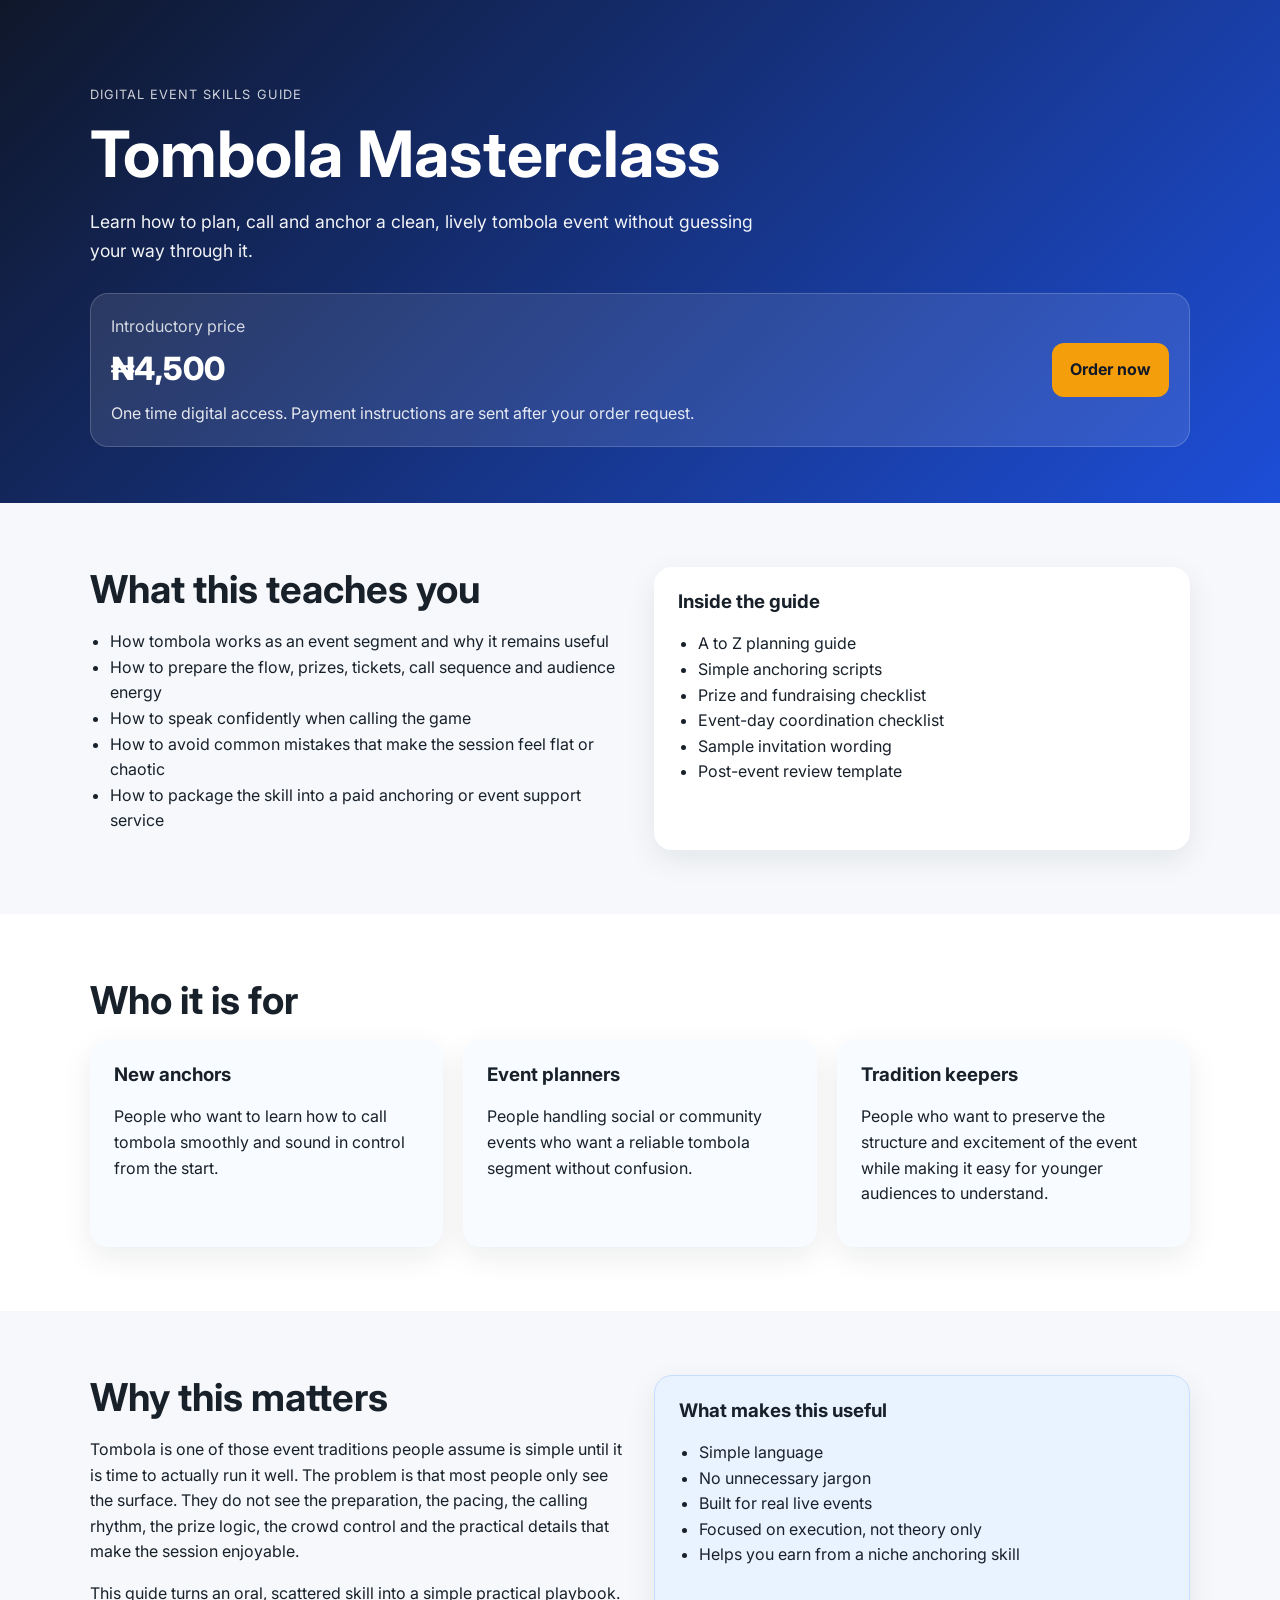
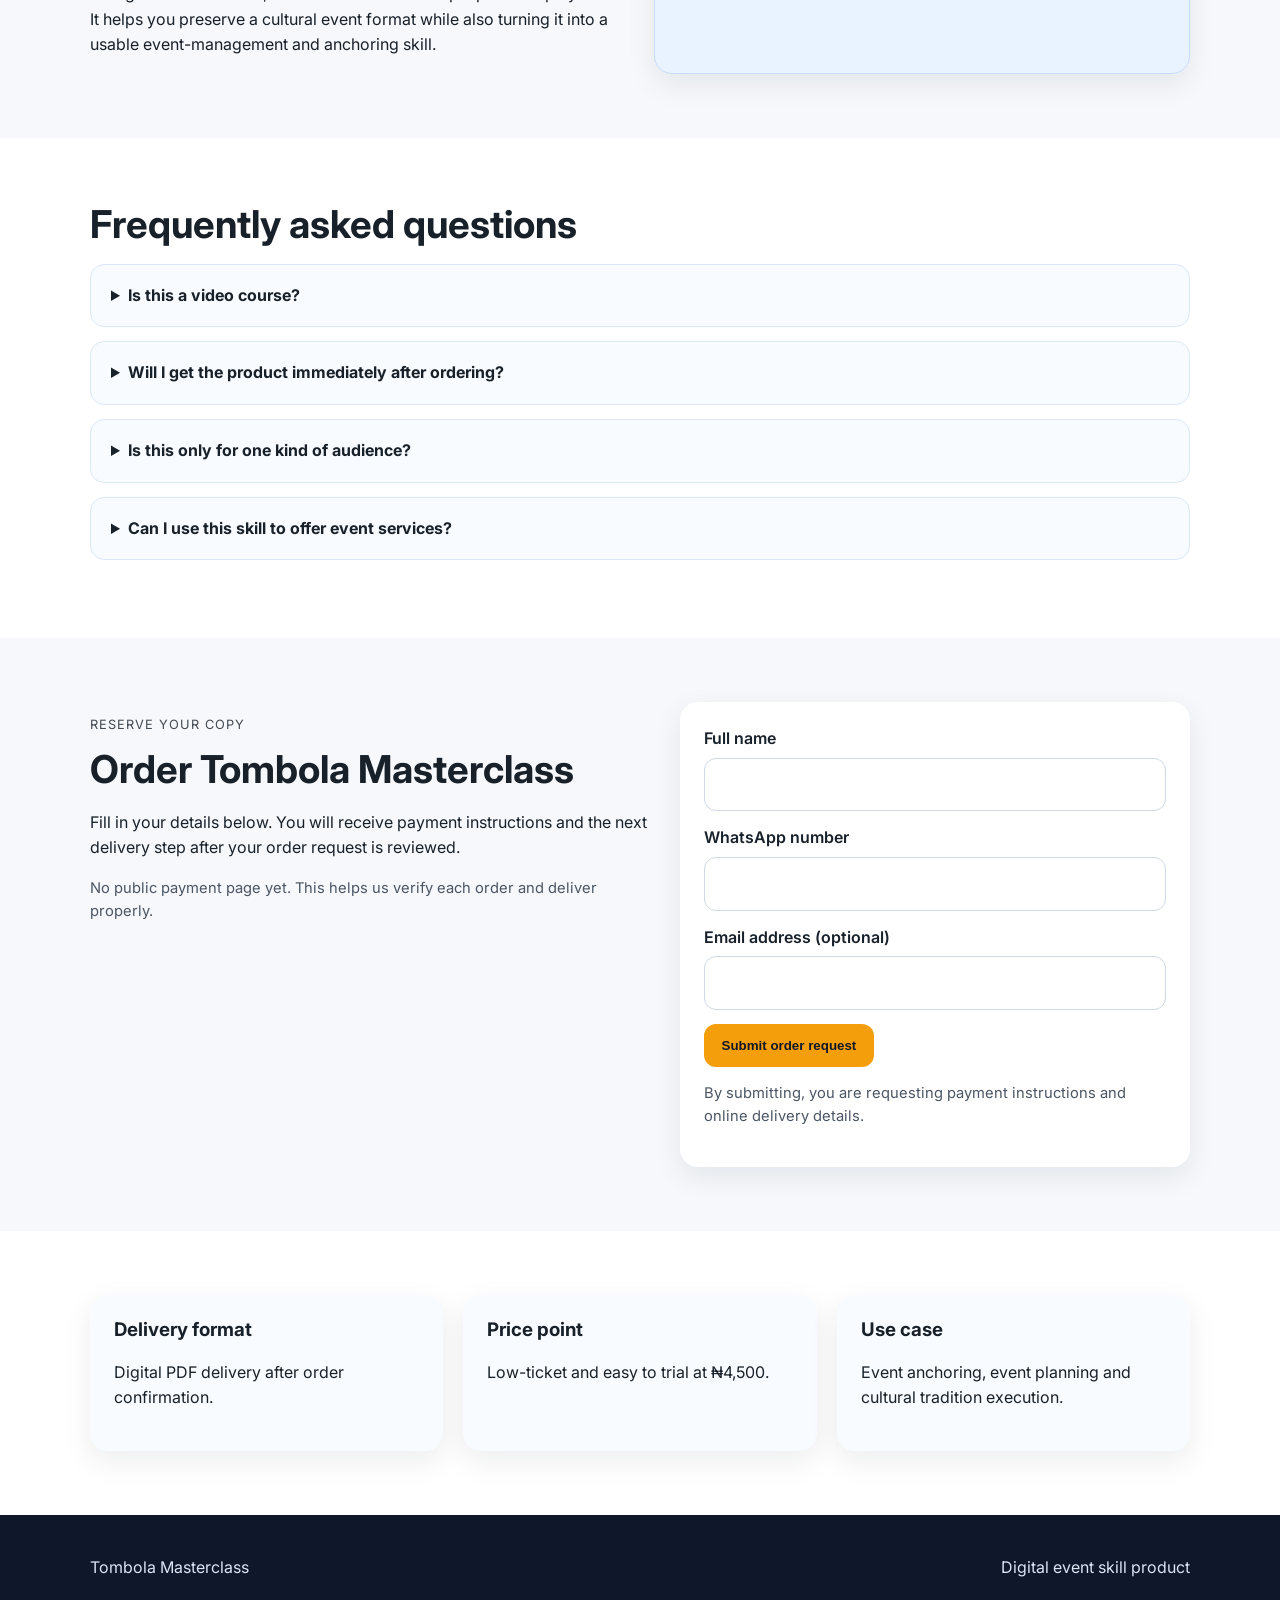
==== index.html @ 4d93e673 "Initial Tombola Masterclass product site and guide" ====
<!DOCTYPE html>
<html lang="en">
<head>
  <meta charset="UTF-8">
  <meta name="viewport" content="width=device-width, initial-scale=1.0">
  <title>Tombola Masterclass | Learn to Plan, Call and Run a Memorable Tombola Event</title>
  <meta name="description" content="A practical digital guide that teaches you how to plan, structure and confidently anchor a smooth tombola event with scripts, checklists and templates included.">
  <link rel="preconnect" href="https://fonts.googleapis.com">
  <link rel="preconnect" href="https://fonts.gstatic.com" crossorigin>
  <link href="https://fonts.googleapis.com/css2?family=Inter:wght@400;500;600;700;800&display=swap" rel="stylesheet">
  <link rel="stylesheet" href="styles.css">
</head>
<body>
  <header class="hero">
    <div class="wrap">
      <p class="eyebrow">Digital event skills guide</p>
      <h1>Tombola Masterclass</h1>
      <p class="subhead">Learn how to plan, call and anchor a clean, lively tombola event without guessing your way through it.</p>
      <div class="hero-card">
        <div>
          <p class="price-label">Introductory price</p>
          <p class="price">₦4,500</p>
          <p class="note">One time digital access. Payment instructions are sent after your order request.</p>
        </div>
        <a class="button primary" href="#order">Order now</a>
      </div>
    </div>
  </header>

  <main>
    <section class="section">
      <div class="wrap two-col">
        <div>
          <h2>What this teaches you</h2>
          <ul class="checklist">
            <li>How tombola works as an event segment and why it remains useful</li>
            <li>How to prepare the flow, prizes, tickets, call sequence and audience energy</li>
            <li>How to speak confidently when calling the game</li>
            <li>How to avoid common mistakes that make the session feel flat or chaotic</li>
            <li>How to package the skill into a paid anchoring or event support service</li>
          </ul>
        </div>
        <div class="panel">
          <h3>Inside the guide</h3>
          <ul>
            <li>A to Z planning guide</li>
            <li>Simple anchoring scripts</li>
            <li>Prize and fundraising checklist</li>
            <li>Event-day coordination checklist</li>
            <li>Sample invitation wording</li>
            <li>Post-event review template</li>
          </ul>
        </div>
      </div>
    </section>

    <section class="section alt">
      <div class="wrap">
        <h2>Who it is for</h2>
        <div class="cards">
          <article class="card">
            <h3>New anchors</h3>
            <p>People who want to learn how to call tombola smoothly and sound in control from the start.</p>
          </article>
          <article class="card">
            <h3>Event planners</h3>
            <p>People handling social or community events who want a reliable tombola segment without confusion.</p>
          </article>
          <article class="card">
            <h3>Tradition keepers</h3>
            <p>People who want to preserve the structure and excitement of the event while making it easy for younger audiences to understand.</p>
          </article>
        </div>
      </div>
    </section>

    <section class="section">
      <div class="wrap two-col">
        <div>
          <h2>Why this matters</h2>
          <p>Tombola is one of those event traditions people assume is simple until it is time to actually run it well. The problem is that most people only see the surface. They do not see the preparation, the pacing, the calling rhythm, the prize logic, the crowd control and the practical details that make the session enjoyable.</p>
          <p>This guide turns an oral, scattered skill into a simple practical playbook. It helps you preserve a cultural event format while also turning it into a usable event-management and anchoring skill.</p>
        </div>
        <div class="panel accent">
          <h3>What makes this useful</h3>
          <ul>
            <li>Simple language</li>
            <li>No unnecessary jargon</li>
            <li>Built for real live events</li>
            <li>Focused on execution, not theory only</li>
            <li>Helps you earn from a niche anchoring skill</li>
          </ul>
        </div>
      </div>
    </section>

    <section class="section alt">
      <div class="wrap">
        <h2>Frequently asked questions</h2>
        <div class="faq-list">
          <details>
            <summary>Is this a video course?</summary>
            <p>No. This is a digital guide in PDF format with scripts, templates and checklists included.</p>
          </details>
          <details>
            <summary>Will I get the product immediately after ordering?</summary>
            <p>You will receive payment instructions after submitting your order. Once payment is confirmed, digital delivery follows online.</p>
          </details>
          <details>
            <summary>Is this only for one kind of audience?</summary>
            <p>No. The guide is positioned around event management and anchoring skill, so it can be adapted to different formal or social settings where tombola is used.</p>
          </details>
          <details>
            <summary>Can I use this skill to offer event services?</summary>
            <p>Yes. The guide is built with monetizable anchoring skill in mind, not just passive knowledge.</p>
          </details>
        </div>
      </div>
    </section>

    <section class="section" id="order">
      <div class="wrap order-layout">
        <div>
          <p class="eyebrow">Reserve your copy</p>
          <h2>Order Tombola Masterclass</h2>
          <p>Fill in your details below. You will receive payment instructions and the next delivery step after your order request is reviewed.</p>
          <p class="tiny">No public payment page yet. This helps us verify each order and deliver properly.</p>
        </div>
        <form class="order-form" id="orderForm">
          <label>
            Full name
            <input type="text" name="name" id="name" required>
          </label>
          <label>
            WhatsApp number
            <input type="tel" name="whatsapp" id="whatsapp" required>
          </label>
          <label>
            Email address (optional)
            <input type="email" name="email" id="email">
          </label>
          <button type="submit" class="button primary">Submit order request</button>
          <p class="form-note">By submitting, you are requesting payment instructions and online delivery details.</p>
          <p id="formStatus" class="form-status" aria-live="polite"></p>
        </form>
      </div>
    </section>

    <section class="section alt">
      <div class="wrap trust-grid">
        <div class="trust-box">
          <h3>Delivery format</h3>
          <p>Digital PDF delivery after order confirmation.</p>
        </div>
        <div class="trust-box">
          <h3>Price point</h3>
          <p>Low-ticket and easy to trial at ₦4,500.</p>
        </div>
        <div class="trust-box">
          <h3>Use case</h3>
          <p>Event anchoring, event planning and cultural tradition execution.</p>
        </div>
      </div>
    </section>
  </main>

  <footer class="footer">
    <div class="wrap footer-inner">
      <p>Tombola Masterclass</p>
      <p>Digital event skill product</p>
    </div>
  </footer>

  <script src="script.js"></script>
</body>
</html>
---- styles.css ----
* { box-sizing: border-box; }
body {
  margin: 0;
  font-family: 'Inter', sans-serif;
  color: #18202a;
  background: #f6f8fb;
  line-height: 1.6;
}
.wrap {
  width: min(1100px, calc(100% - 32px));
  margin: 0 auto;
}
.hero {
  background: linear-gradient(135deg, #0f172a, #1d4ed8);
  color: white;
  padding: 72px 0 56px;
}
.eyebrow {
  text-transform: uppercase;
  letter-spacing: 0.08em;
  font-size: 0.8rem;
  opacity: 0.8;
  margin-bottom: 12px;
}
h1, h2, h3 { line-height: 1.15; margin-top: 0; }
h1 { font-size: clamp(2.3rem, 6vw, 4rem); margin-bottom: 16px; }
h2 { font-size: clamp(1.7rem, 4vw, 2.4rem); margin-bottom: 18px; }
.subhead { max-width: 700px; font-size: 1.1rem; opacity: 0.95; }
.hero-card {
  margin-top: 28px;
  background: rgba(255,255,255,0.1);
  border: 1px solid rgba(255,255,255,0.18);
  border-radius: 18px;
  padding: 20px;
  display: flex;
  gap: 16px;
  align-items: center;
  justify-content: space-between;
  flex-wrap: wrap;
}
.price-label { margin: 0 0 4px; opacity: 0.8; }
.price { font-size: 2rem; font-weight: 800; margin: 0 0 6px; }
.note { margin: 0; opacity: 0.88; }
.section { padding: 64px 0; }
.section.alt { background: white; }
.two-col {
  display: grid;
  grid-template-columns: repeat(2, minmax(0, 1fr));
  gap: 28px;
}
.panel, .card, .trust-box, .order-form {
  background: white;
  border-radius: 18px;
  padding: 24px;
  box-shadow: 0 10px 30px rgba(15, 23, 42, 0.08);
}
.alt .panel, .alt .card, .alt .trust-box { background: #f8fbff; }
.panel.accent {
  background: #e9f3ff;
  border: 1px solid #c7ddff;
}
.checklist, .panel ul { padding-left: 20px; }
.cards, .trust-grid {
  display: grid;
  grid-template-columns: repeat(3, minmax(0, 1fr));
  gap: 20px;
}
.faq-list details {
  background: #f8fbff;
  border: 1px solid #dce8f8;
  border-radius: 14px;
  padding: 18px 20px;
  margin-bottom: 14px;
}
.faq-list summary { font-weight: 700; cursor: pointer; }
.order-layout {
  display: grid;
  grid-template-columns: 1.1fr 1fr;
  gap: 28px;
  align-items: start;
}
.order-form label {
  display: block;
  font-weight: 600;
  margin-bottom: 14px;
}
.order-form input {
  width: 100%;
  margin-top: 6px;
  border: 1px solid #cfd8e3;
  border-radius: 12px;
  padding: 13px 14px;
  font: inherit;
}
.button {
  display: inline-flex;
  align-items: center;
  justify-content: center;
  border: none;
  border-radius: 12px;
  padding: 14px 18px;
  font-weight: 700;
  text-decoration: none;
  cursor: pointer;
}
.button.primary {
  background: #f59e0b;
  color: #111827;
}
.form-note, .tiny, .form-status { font-size: 0.92rem; color: #4b5563; }
.footer {
  background: #0f172a;
  color: #dbe5f4;
  padding: 24px 0;
}
.footer-inner {
  display: flex;
  justify-content: space-between;
  gap: 12px;
  flex-wrap: wrap;
}
@media (max-width: 820px) {
  .two-col, .cards, .trust-grid, .order-layout { grid-template-columns: 1fr; }
}
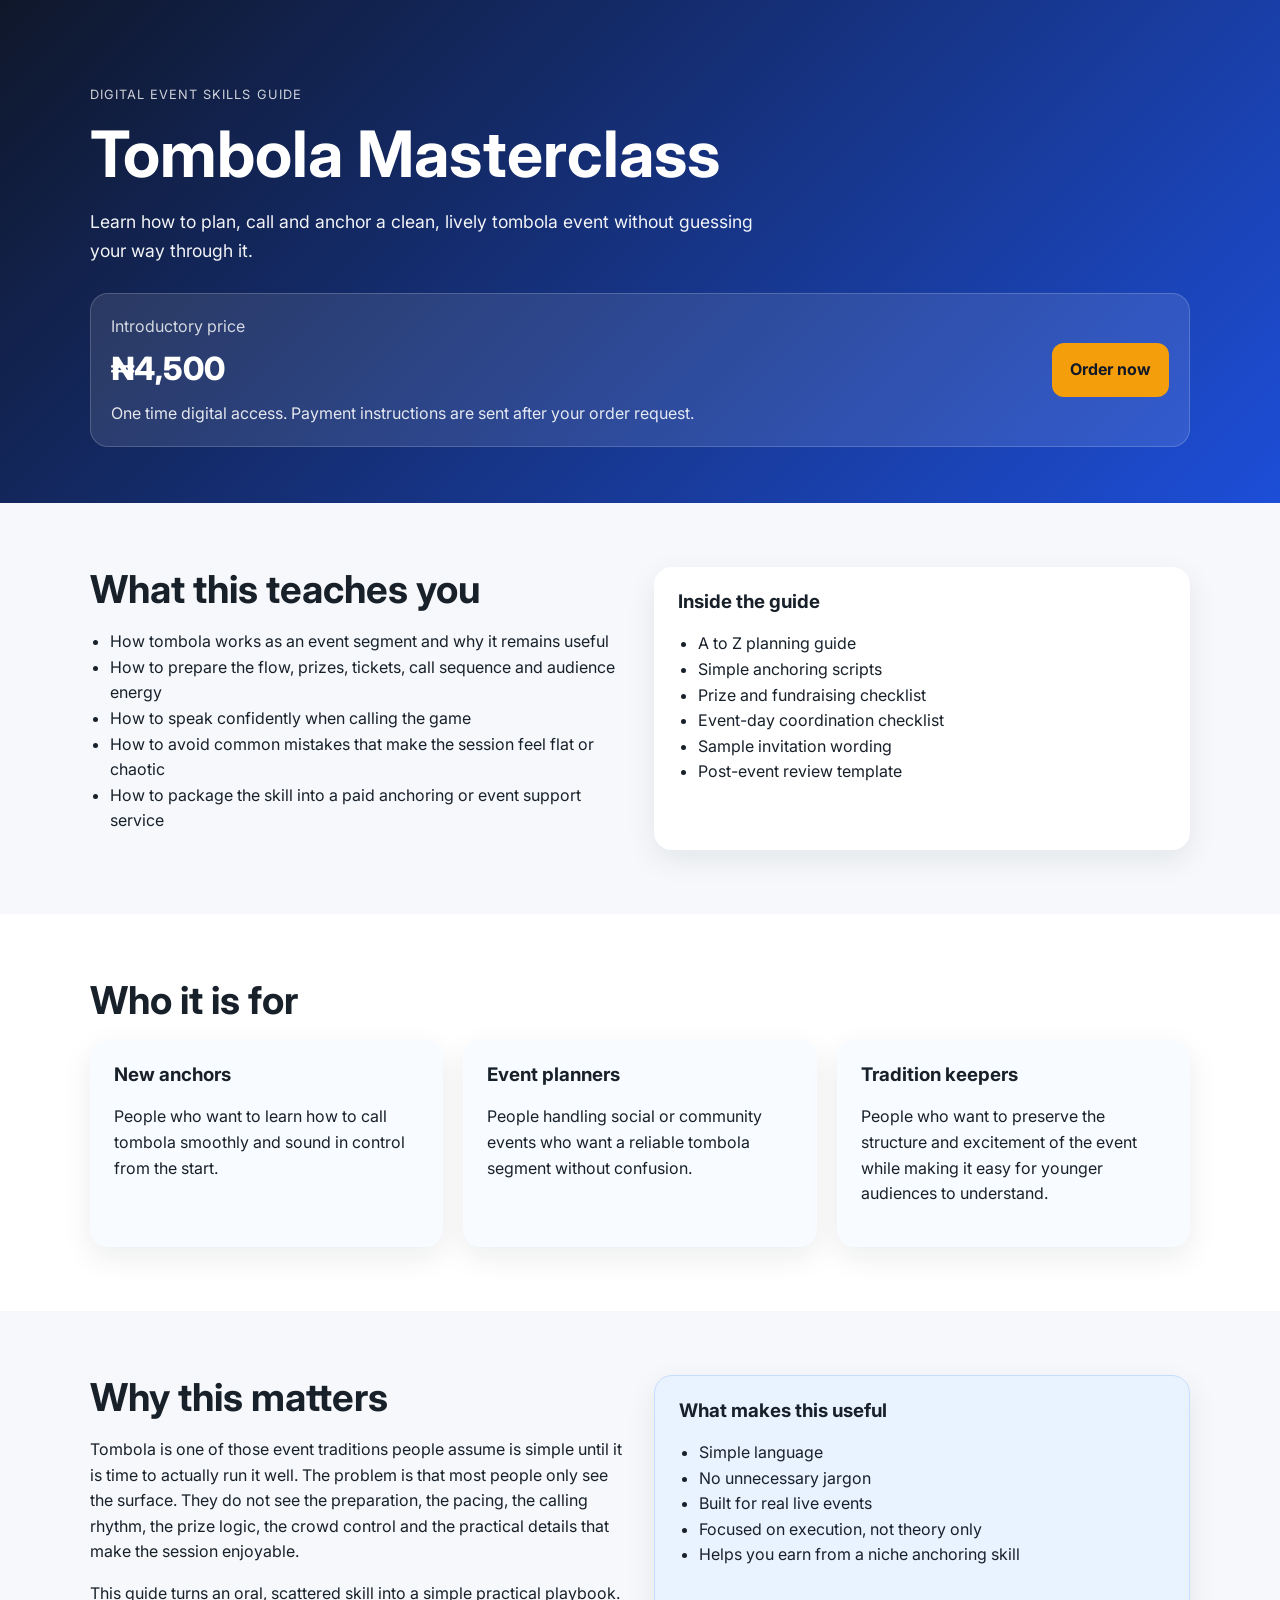
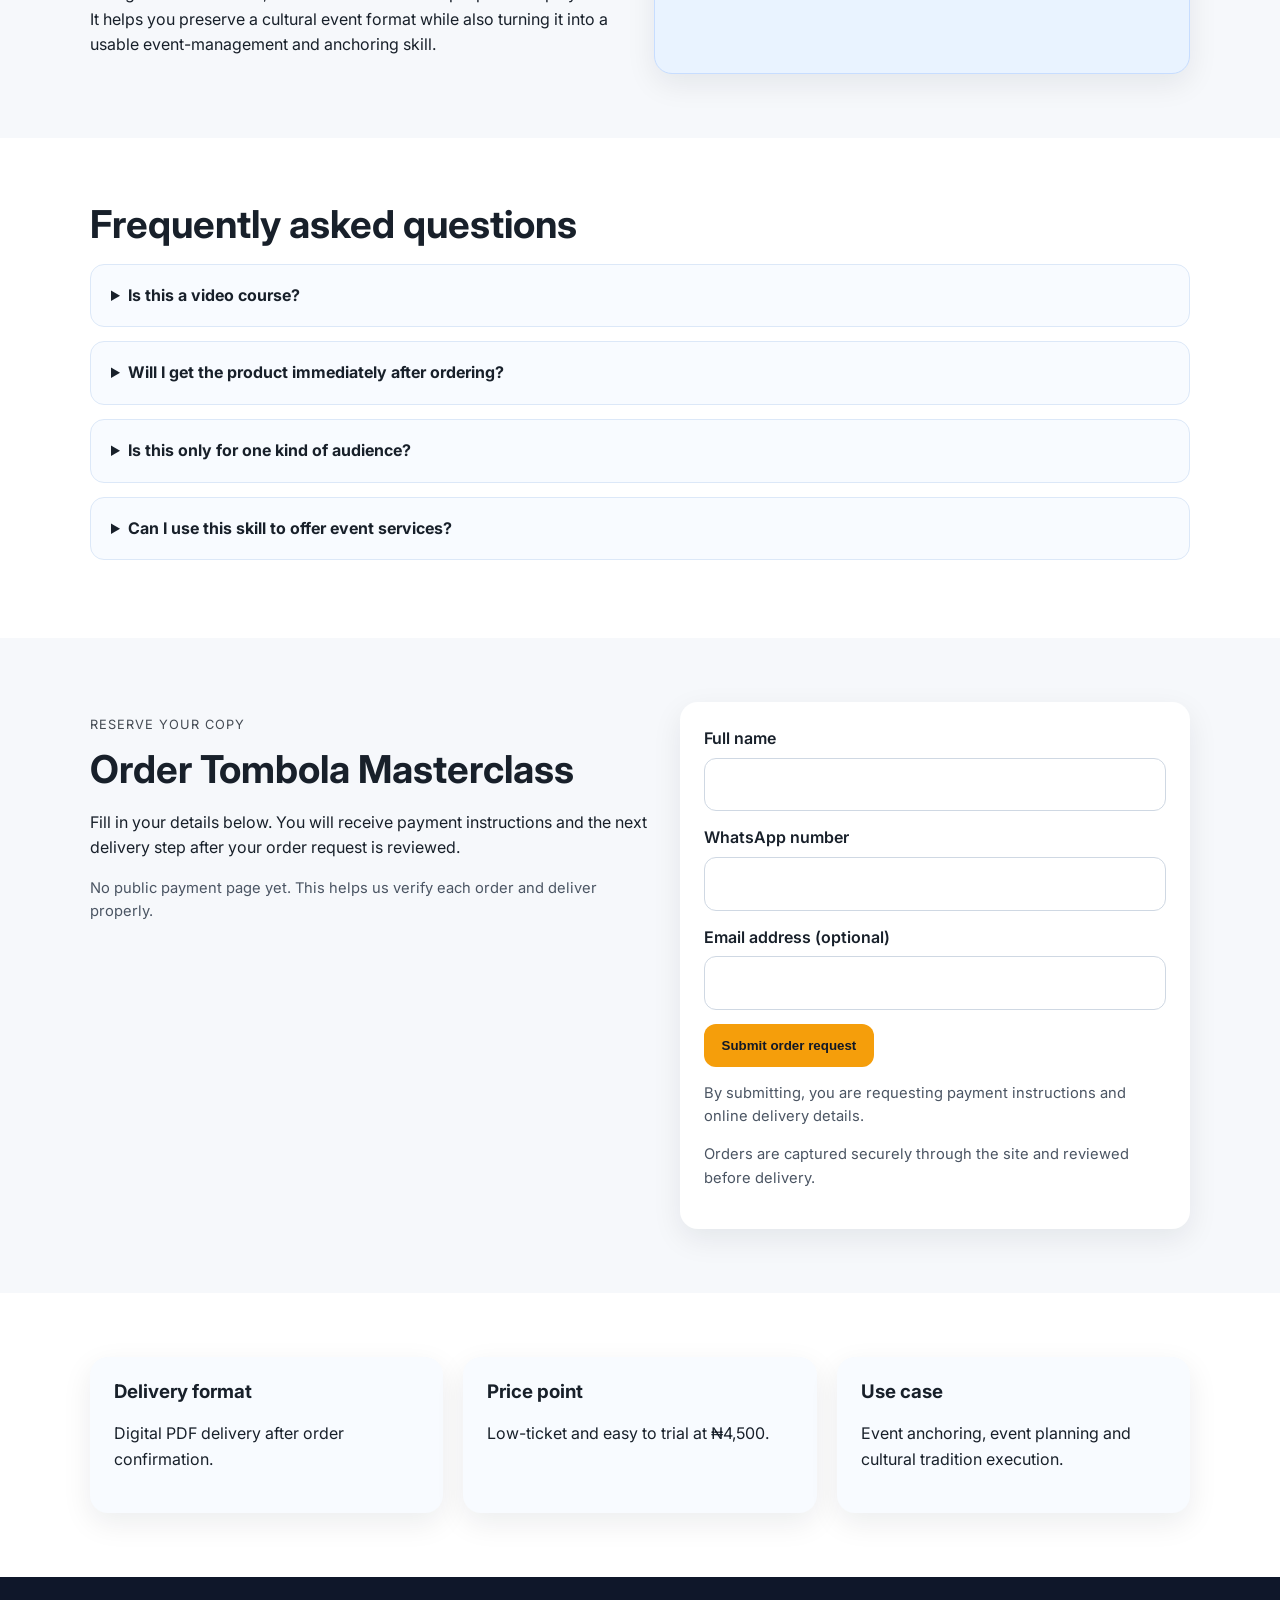
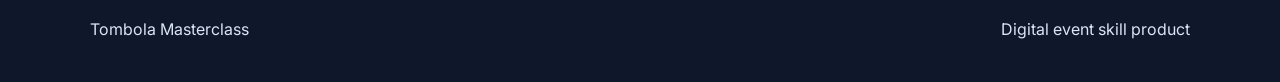
==== commit 93ccbd6f: "Add Netlify-ready order capture flow" ====
--- a/index.html
+++ b/index.html
@@ -126,7 +126,11 @@
           <p>Fill in your details below. You will receive payment instructions and the next delivery step after your order request is reviewed.</p>
           <p class="tiny">No public payment page yet. This helps us verify each order and deliver properly.</p>
         </div>
-        <form class="order-form" id="orderForm">
+        <form class="order-form" id="orderForm" name="tombola-order" method="POST" data-netlify="true" netlify-honeypot="bot-field">
+          <input type="hidden" name="form-name" value="tombola-order">
+          <p hidden>
+            <label>Do not fill this out <input name="bot-field"></label>
+          </p>
           <label>
             Full name
             <input type="text" name="name" id="name" required>
@@ -139,8 +143,11 @@
             Email address (optional)
             <input type="email" name="email" id="email">
           </label>
+          <input type="hidden" name="product" value="Tombola Masterclass">
+          <input type="hidden" name="price_naira" value="4500">
           <button type="submit" class="button primary">Submit order request</button>
           <p class="form-note">By submitting, you are requesting payment instructions and online delivery details.</p>
+          <p class="tiny">Orders are captured securely through the site and reviewed before delivery.</p>
           <p id="formStatus" class="form-status" aria-live="polite"></p>
         </form>
       </div>
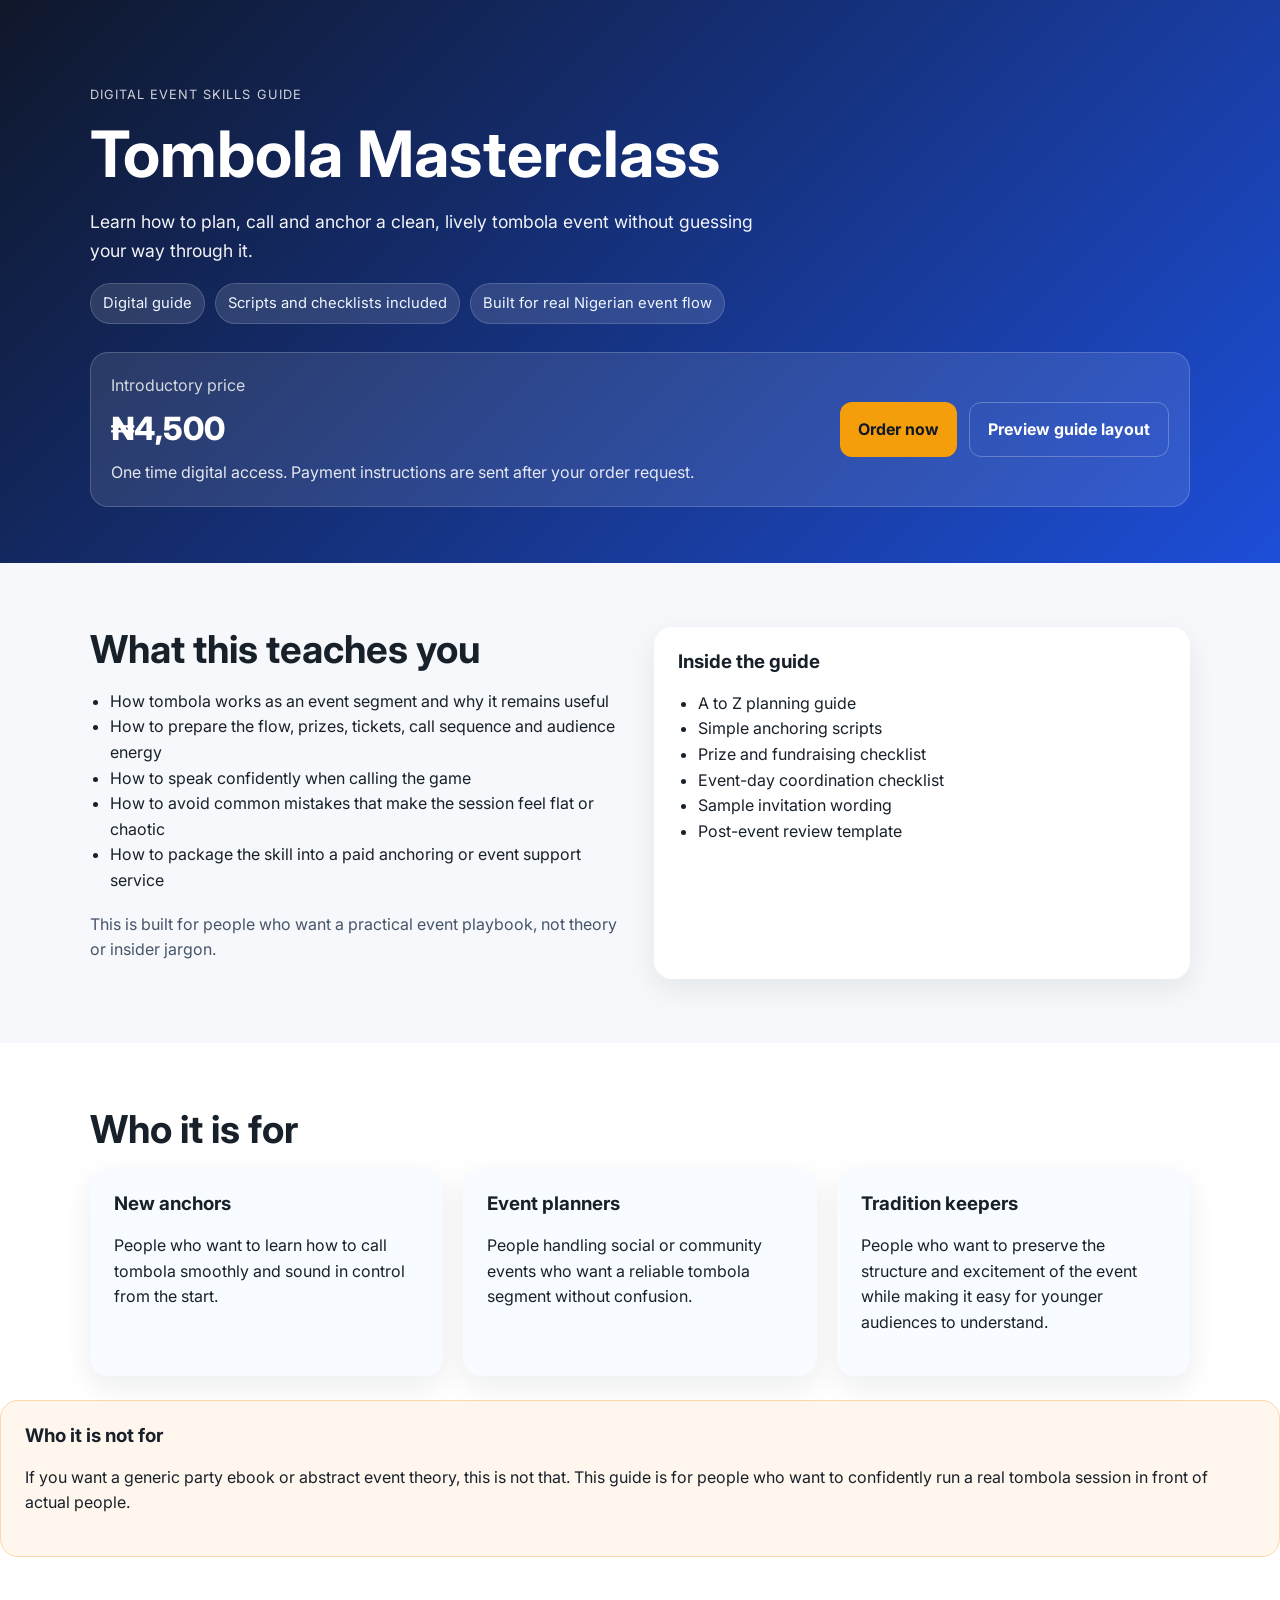
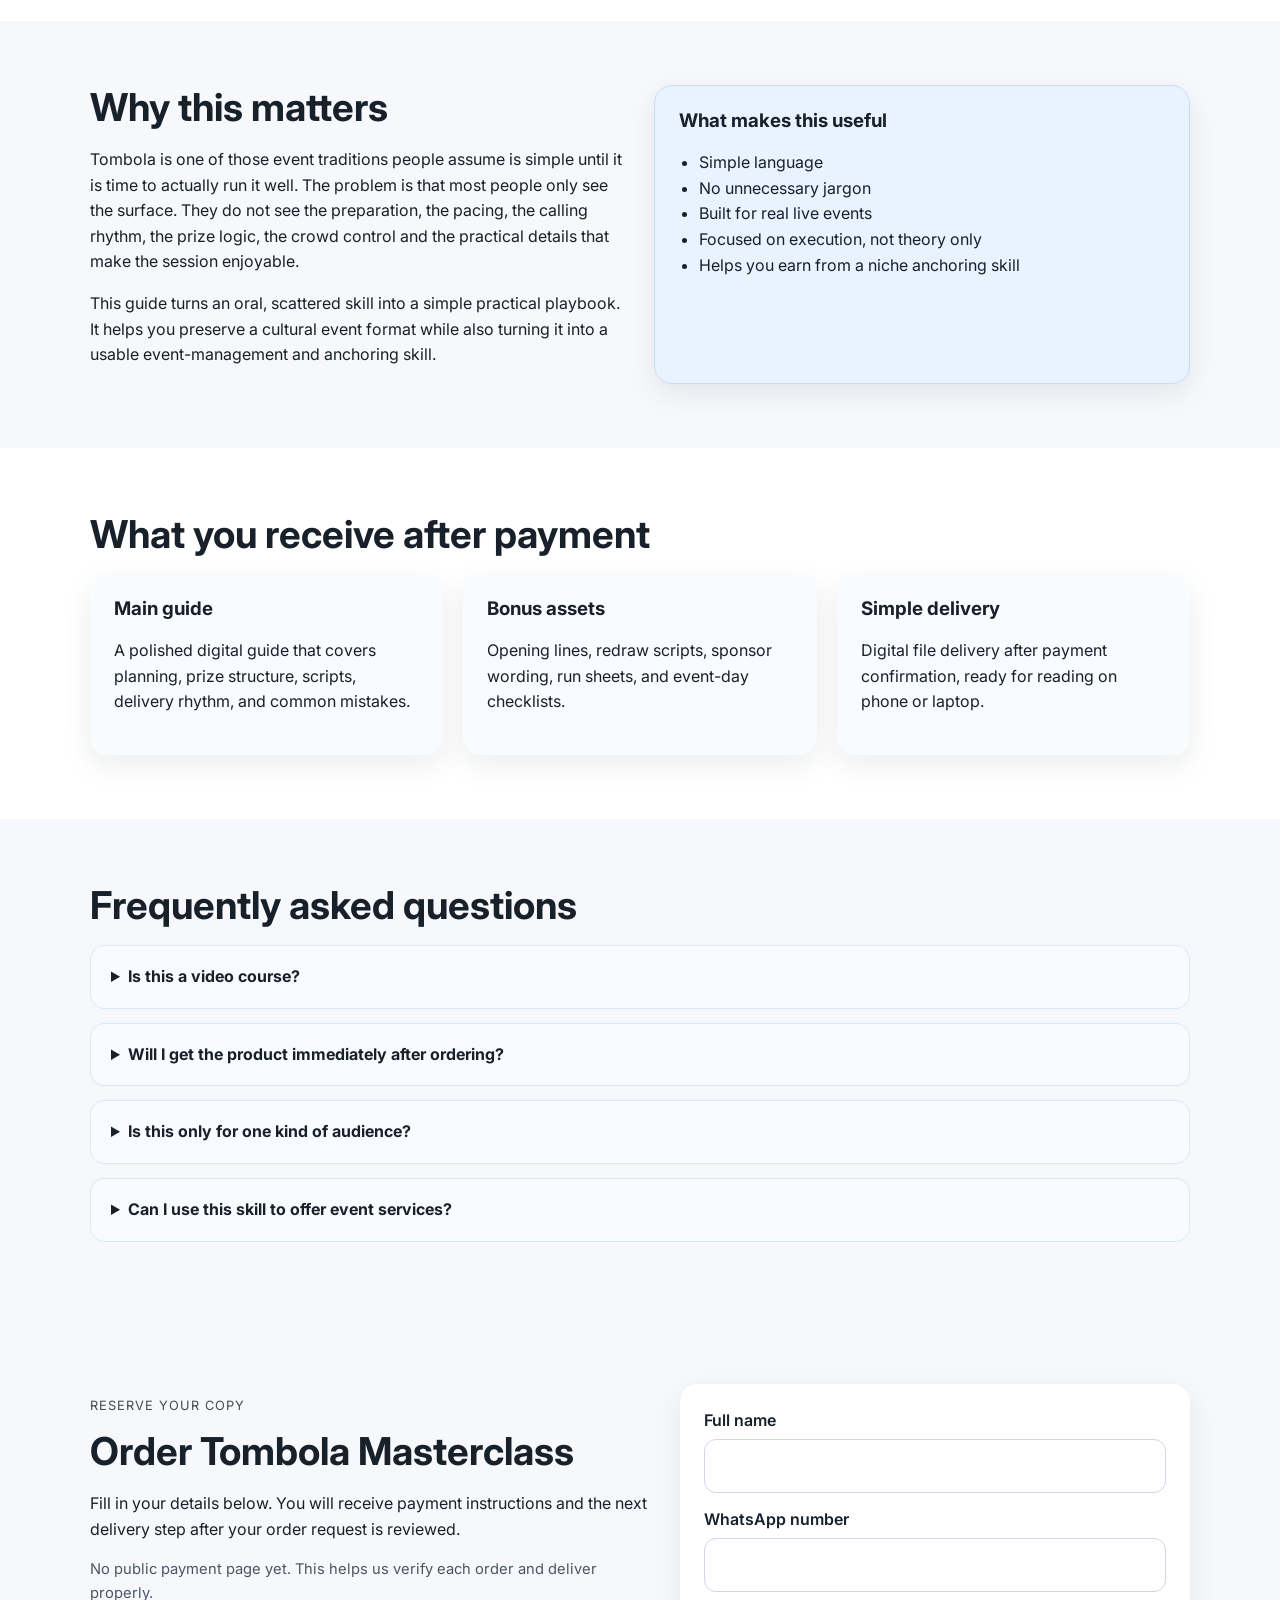
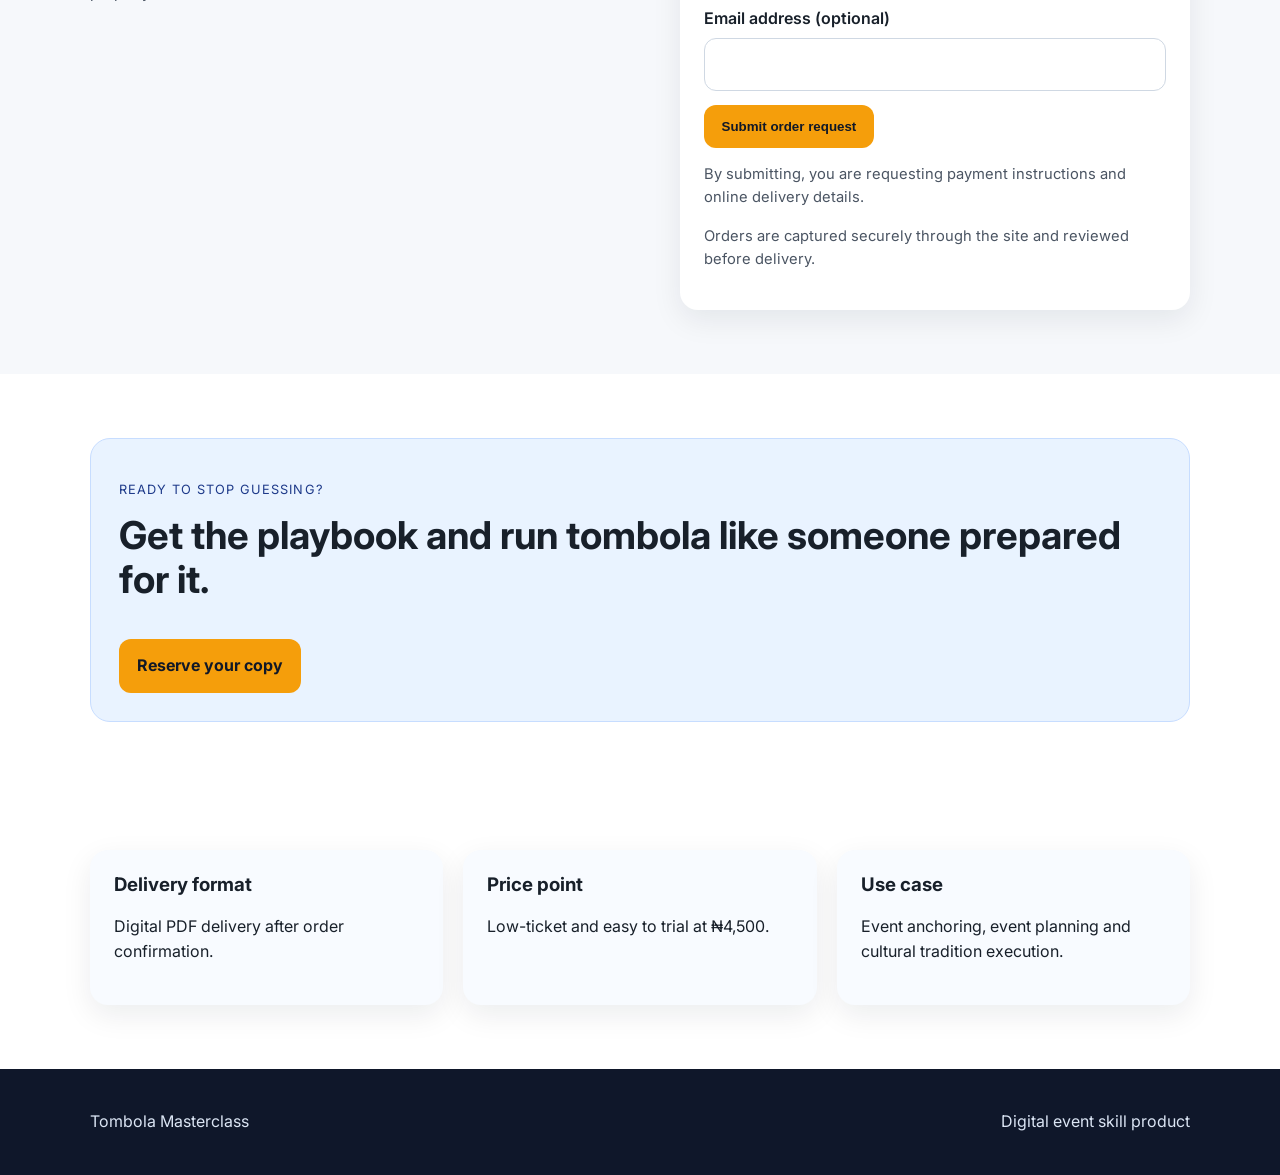
==== commit 298b9c89: "Polish Tombola sales flow and guide packaging" ====
--- a/index.html
+++ b/index.html
@@ -16,13 +16,21 @@
       <p class="eyebrow">Digital event skills guide</p>
       <h1>Tombola Masterclass</h1>
       <p class="subhead">Learn how to plan, call and anchor a clean, lively tombola event without guessing your way through it.</p>
+      <div class="hero-proof">
+        <span>Digital guide</span>
+        <span>Scripts and checklists included</span>
+        <span>Built for real Nigerian event flow</span>
+      </div>
       <div class="hero-card">
         <div>
           <p class="price-label">Introductory price</p>
           <p class="price">₦4,500</p>
           <p class="note">One time digital access. Payment instructions are sent after your order request.</p>
         </div>
-        <a class="button primary" href="#order">Order now</a>
+        <div class="hero-actions">
+          <a class="button primary" href="#order">Order now</a>
+          <a class="button secondary" href="guide.html" target="_blank" rel="noopener">Preview guide layout</a>
+        </div>
       </div>
     </div>
   </header>
@@ -39,6 +47,7 @@
             <li>How to avoid common mistakes that make the session feel flat or chaotic</li>
             <li>How to package the skill into a paid anchoring or event support service</li>
           </ul>
+          <p class="section-note">This is built for people who want a practical event playbook, not theory or insider jargon.</p>
         </div>
         <div class="panel">
           <h3>Inside the guide</h3>
@@ -72,6 +81,10 @@
           </article>
         </div>
       </div>
+      <div class="not-for-box">
+        <h3>Who it is not for</h3>
+        <p>If you want a generic party ebook or abstract event theory, this is not that. This guide is for people who want to confidently run a real tombola session in front of actual people.</p>
+      </div>
     </section>
 
     <section class="section">
@@ -96,6 +109,26 @@
 
     <section class="section alt">
       <div class="wrap">
+        <h2>What you receive after payment</h2>
+        <div class="cards deliverables-grid">
+          <article class="card">
+            <h3>Main guide</h3>
+            <p>A polished digital guide that covers planning, prize structure, scripts, delivery rhythm, and common mistakes.</p>
+          </article>
+          <article class="card">
+            <h3>Bonus assets</h3>
+            <p>Opening lines, redraw scripts, sponsor wording, run sheets, and event-day checklists.</p>
+          </article>
+          <article class="card">
+            <h3>Simple delivery</h3>
+            <p>Digital file delivery after payment confirmation, ready for reading on phone or laptop.</p>
+          </article>
+        </div>
+      </div>
+    </section>
+
+    <section class="section">
+      <div class="wrap">
         <h2>Frequently asked questions</h2>
         <div class="faq-list">
           <details>
@@ -126,7 +159,7 @@
           <p>Fill in your details below. You will receive payment instructions and the next delivery step after your order request is reviewed.</p>
           <p class="tiny">No public payment page yet. This helps us verify each order and deliver properly.</p>
         </div>
-        <form class="order-form" id="orderForm" name="tombola-order" method="POST" data-netlify="true" netlify-honeypot="bot-field">
+        <form class="order-form" id="orderForm" name="tombola-order" method="POST" action="/thank-you/" data-netlify="true" netlify-honeypot="bot-field">
           <input type="hidden" name="form-name" value="tombola-order">
           <p hidden>
             <label>Do not fill this out <input name="bot-field"></label>
@@ -145,11 +178,23 @@
           </label>
           <input type="hidden" name="product" value="Tombola Masterclass">
           <input type="hidden" name="price_naira" value="4500">
-          <button type="submit" class="button primary">Submit order request</button>
+          <input type="hidden" name="source" id="sourceField" value="">
+          <input type="hidden" name="submitted_at" id="submittedAtField" value="">
+          <button type="submit" class="button primary" id="submitButton">Submit order request</button>
           <p class="form-note">By submitting, you are requesting payment instructions and online delivery details.</p>
           <p class="tiny">Orders are captured securely through the site and reviewed before delivery.</p>
           <p id="formStatus" class="form-status" aria-live="polite"></p>
         </form>
+      </div>
+    </section>
+
+    <section class="section alt">
+      <div class="wrap mini-cta">
+        <div>
+          <p class="eyebrow dark">Ready to stop guessing?</p>
+          <h2>Get the playbook and run tombola like someone prepared for it.</h2>
+        </div>
+        <a class="button primary" href="#order">Reserve your copy</a>
       </div>
     </section>
 
--- a/styles.css
+++ b/styles.css
@@ -26,6 +26,20 @@
 h1 { font-size: clamp(2.3rem, 6vw, 4rem); margin-bottom: 16px; }
 h2 { font-size: clamp(1.7rem, 4vw, 2.4rem); margin-bottom: 18px; }
 .subhead { max-width: 700px; font-size: 1.1rem; opacity: 0.95; }
+.hero-proof {
+  display: flex;
+  gap: 10px;
+  flex-wrap: wrap;
+  margin-top: 18px;
+}
+.hero-proof span {
+  background: rgba(255,255,255,0.12);
+  border: 1px solid rgba(255,255,255,0.16);
+  color: #eff6ff;
+  border-radius: 999px;
+  padding: 8px 12px;
+  font-size: 0.92rem;
+}
 .hero-card {
   margin-top: 28px;
   background: rgba(255,255,255,0.1);
@@ -41,6 +55,11 @@
 .price-label { margin: 0 0 4px; opacity: 0.8; }
 .price { font-size: 2rem; font-weight: 800; margin: 0 0 6px; }
 .note { margin: 0; opacity: 0.88; }
+.hero-actions {
+  display: flex;
+  gap: 12px;
+  flex-wrap: wrap;
+}
 .section { padding: 64px 0; }
 .section.alt { background: white; }
 .two-col {
@@ -60,6 +79,17 @@
   border: 1px solid #c7ddff;
 }
 .checklist, .panel ul { padding-left: 20px; }
+.section-note {
+  margin-top: 18px;
+  color: #475569;
+}
+.not-for-box {
+  margin-top: 24px;
+  background: #fff7ed;
+  border: 1px solid #fed7aa;
+  border-radius: 18px;
+  padding: 24px;
+}
 .cards, .trust-grid {
   display: grid;
   grid-template-columns: repeat(3, minmax(0, 1fr));
@@ -107,6 +137,26 @@
   background: #f59e0b;
   color: #111827;
 }
+.button.secondary {
+  background: transparent;
+  color: white;
+  border: 1px solid rgba(255,255,255,0.25);
+}
+.mini-cta {
+  display: flex;
+  align-items: center;
+  justify-content: space-between;
+  gap: 20px;
+  flex-wrap: wrap;
+  background: #e9f3ff;
+  border: 1px solid #c7ddff;
+  border-radius: 20px;
+  padding: 28px;
+}
+.eyebrow.dark {
+  color: #1e3a8a;
+  opacity: 1;
+}
 .form-note, .tiny, .form-status { font-size: 0.92rem; color: #4b5563; }
 .footer {
   background: #0f172a;
@@ -121,4 +171,5 @@
 }
 @media (max-width: 820px) {
   .two-col, .cards, .trust-grid, .order-layout { grid-template-columns: 1fr; }
+  .hero-actions, .mini-cta { width: 100%; }
 }
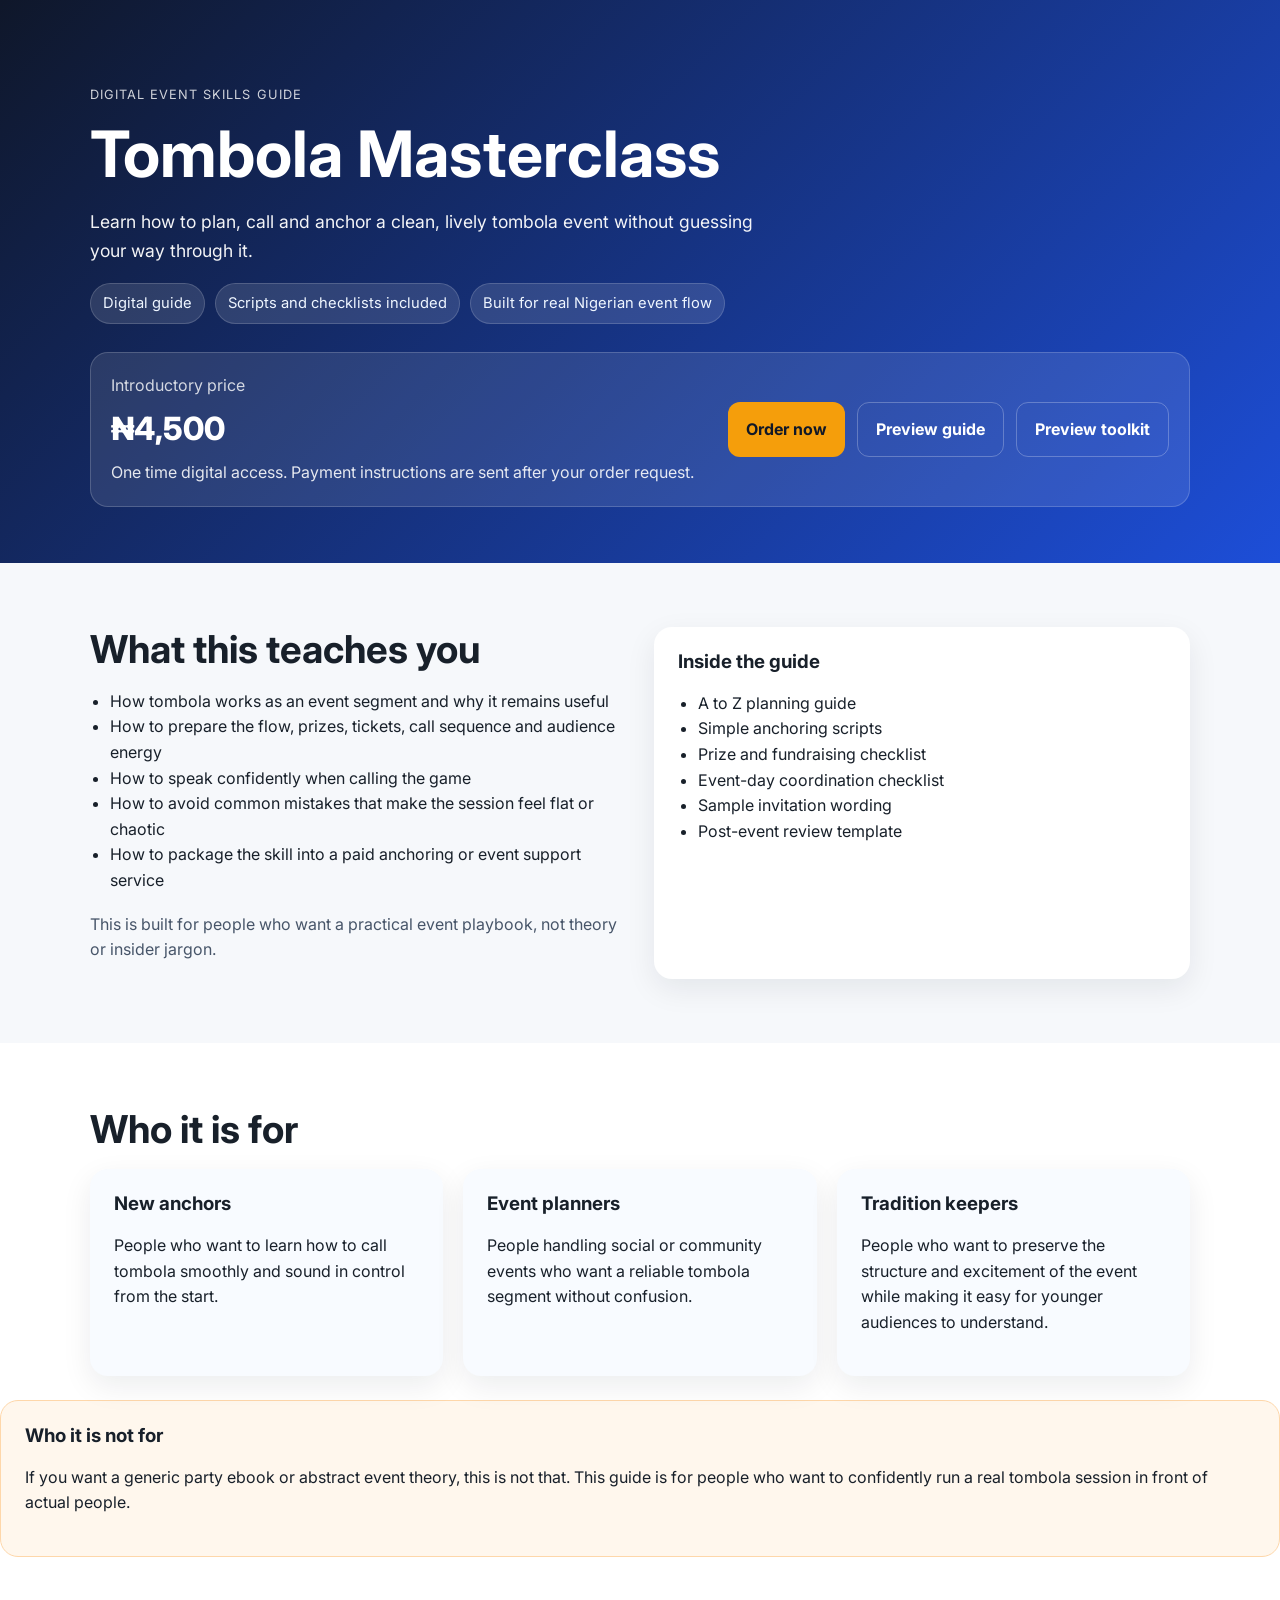
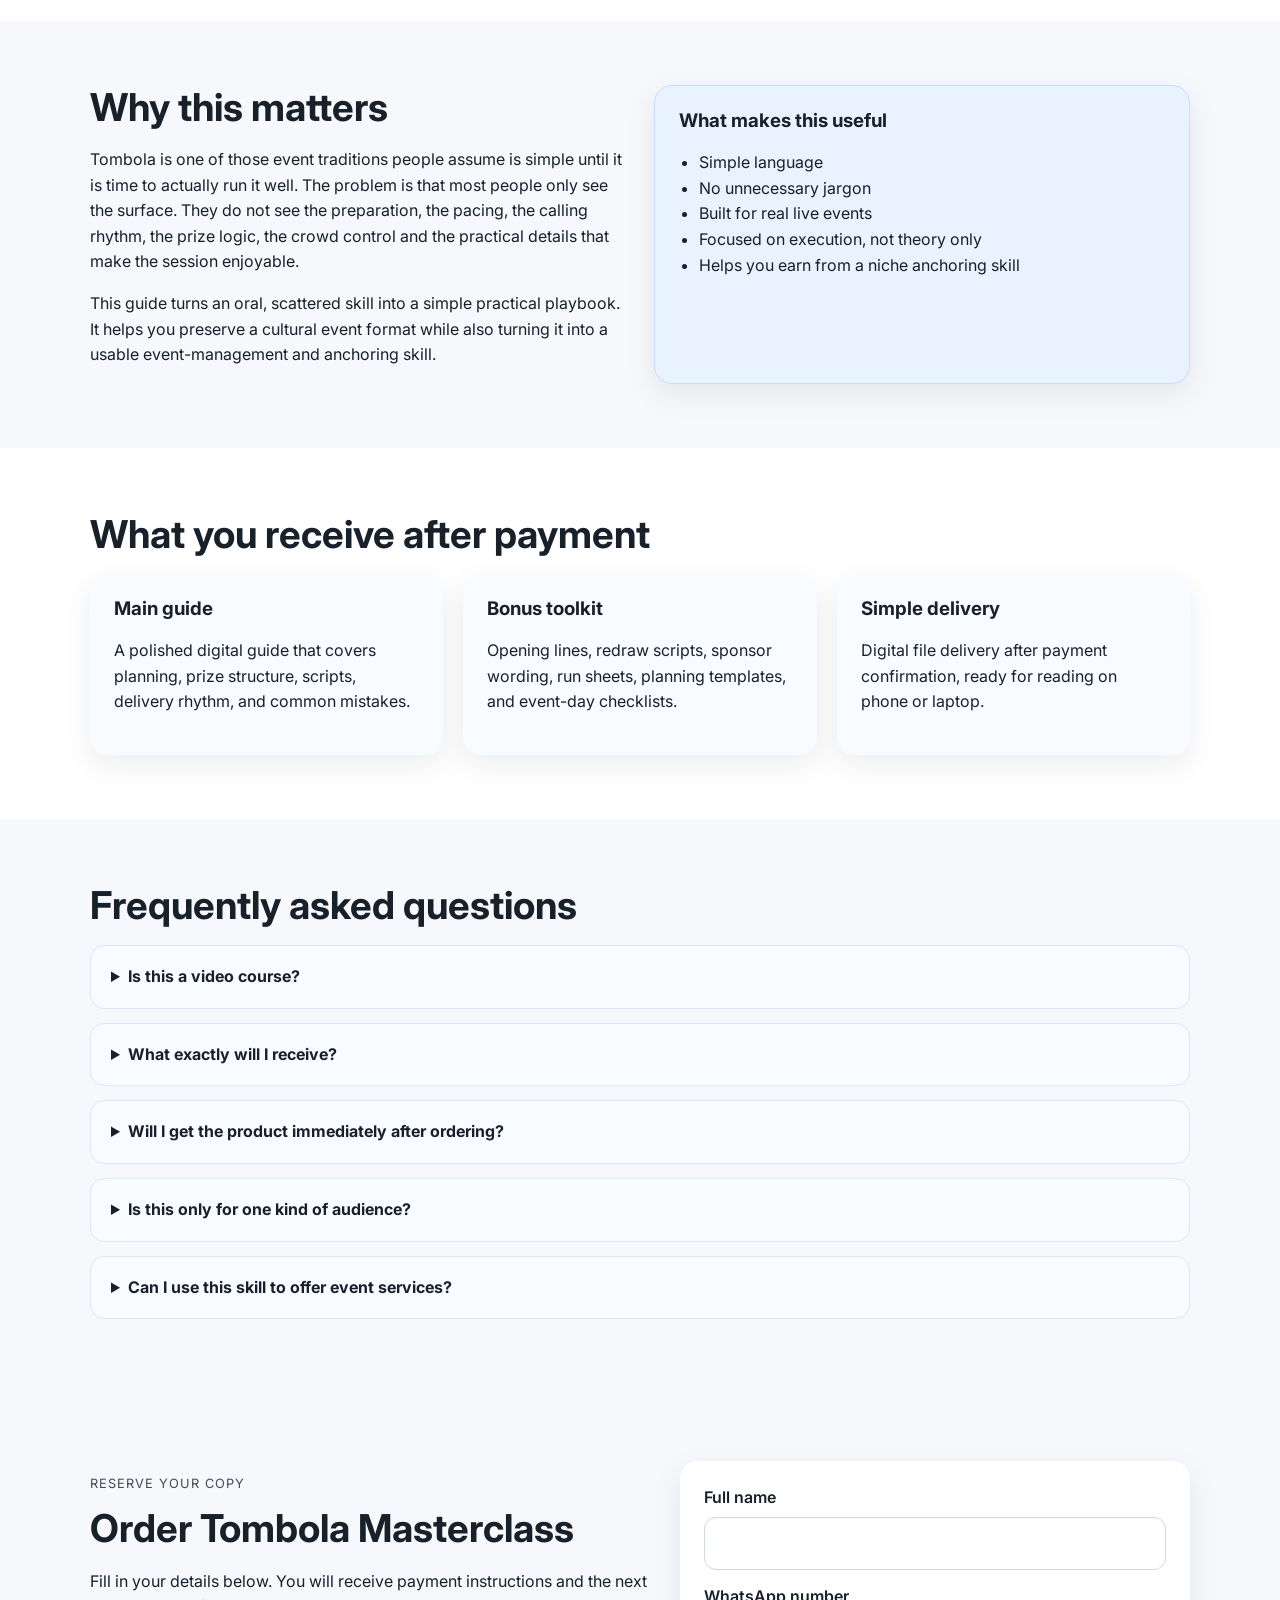
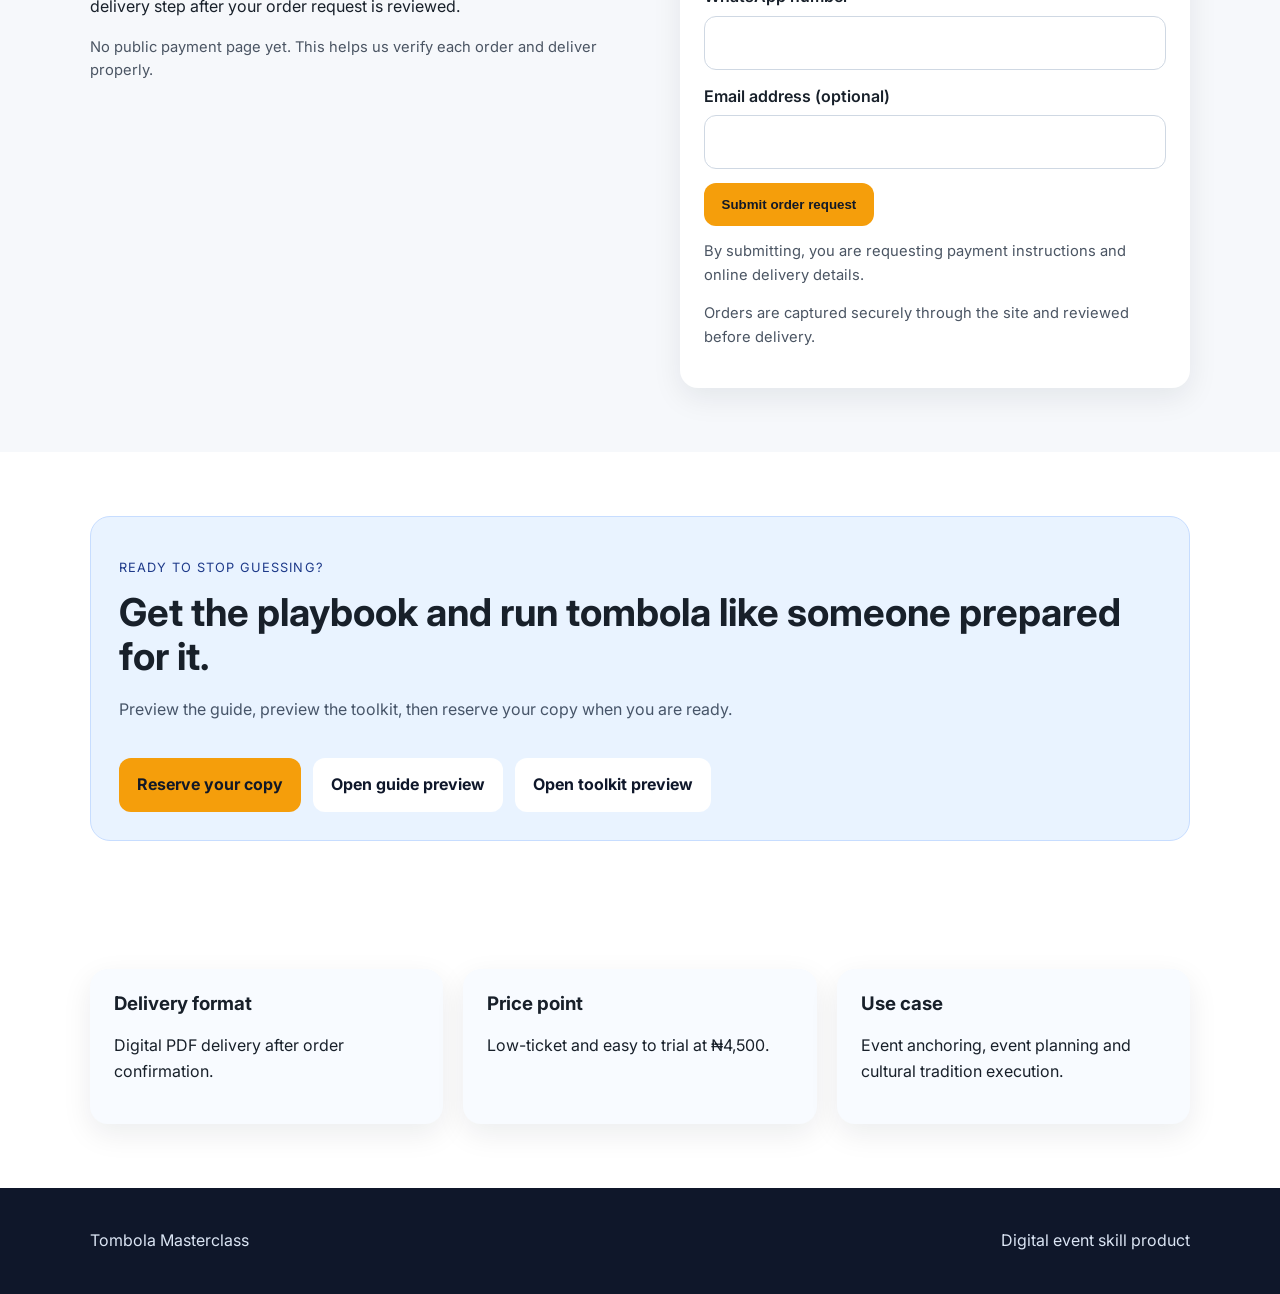
==== commit 82344515: "Package Tombola product deliverables" ====
--- a/index.html
+++ b/index.html
@@ -5,6 +5,10 @@
   <meta name="viewport" content="width=device-width, initial-scale=1.0">
   <title>Tombola Masterclass | Learn to Plan, Call and Run a Memorable Tombola Event</title>
   <meta name="description" content="A practical digital guide that teaches you how to plan, structure and confidently anchor a smooth tombola event with scripts, checklists and templates included.">
+  <meta property="og:title" content="Tombola Masterclass">
+  <meta property="og:description" content="Learn how to plan, call and run a smooth tombola event, with practical scripts, checklists and templates included.">
+  <meta property="og:type" content="website">
+  <meta name="twitter:card" content="summary_large_image">
   <link rel="preconnect" href="https://fonts.googleapis.com">
   <link rel="preconnect" href="https://fonts.gstatic.com" crossorigin>
   <link href="https://fonts.googleapis.com/css2?family=Inter:wght@400;500;600;700;800&display=swap" rel="stylesheet">
@@ -29,7 +33,8 @@
         </div>
         <div class="hero-actions">
           <a class="button primary" href="#order">Order now</a>
-          <a class="button secondary" href="guide.html" target="_blank" rel="noopener">Preview guide layout</a>
+          <a class="button secondary" href="guide.html" target="_blank" rel="noopener">Preview guide</a>
+          <a class="button secondary" href="assets.html" target="_blank" rel="noopener">Preview toolkit</a>
         </div>
       </div>
     </div>
@@ -116,8 +121,8 @@
             <p>A polished digital guide that covers planning, prize structure, scripts, delivery rhythm, and common mistakes.</p>
           </article>
           <article class="card">
-            <h3>Bonus assets</h3>
-            <p>Opening lines, redraw scripts, sponsor wording, run sheets, and event-day checklists.</p>
+            <h3>Bonus toolkit</h3>
+            <p>Opening lines, redraw scripts, sponsor wording, run sheets, planning templates, and event-day checklists.</p>
           </article>
           <article class="card">
             <h3>Simple delivery</h3>
@@ -133,7 +138,11 @@
         <div class="faq-list">
           <details>
             <summary>Is this a video course?</summary>
-            <p>No. This is a digital guide in PDF format with scripts, templates and checklists included.</p>
+            <p>No. This is a digital guide package in PDF format with scripts, templates and checklists included.</p>
+          </details>
+          <details>
+            <summary>What exactly will I receive?</summary>
+            <p>You receive the main Tombola Masterclass guide and a separate bonus toolkit with checklists, planning sheets, scripts and templates.</p>
           </details>
           <details>
             <summary>Will I get the product immediately after ordering?</summary>
@@ -159,7 +168,7 @@
           <p>Fill in your details below. You will receive payment instructions and the next delivery step after your order request is reviewed.</p>
           <p class="tiny">No public payment page yet. This helps us verify each order and deliver properly.</p>
         </div>
-        <form class="order-form" id="orderForm" name="tombola-order" method="POST" action="/thank-you/" data-netlify="true" netlify-honeypot="bot-field">
+        <form class="order-form" id="orderForm" name="tombola-order" method="POST" action="/thank-you" data-netlify="true" netlify-honeypot="bot-field">
           <input type="hidden" name="form-name" value="tombola-order">
           <p hidden>
             <label>Do not fill this out <input name="bot-field"></label>
@@ -193,8 +202,13 @@
         <div>
           <p class="eyebrow dark">Ready to stop guessing?</p>
           <h2>Get the playbook and run tombola like someone prepared for it.</h2>
-        </div>
-        <a class="button primary" href="#order">Reserve your copy</a>
+          <p class="section-note">Preview the guide, preview the toolkit, then reserve your copy when you are ready.</p>
+        </div>
+        <div class="hero-actions">
+          <a class="button primary" href="#order">Reserve your copy</a>
+          <a class="button tertiary" href="guide.html" target="_blank" rel="noopener">Open guide preview</a>
+          <a class="button tertiary" href="assets.html" target="_blank" rel="noopener">Open toolkit preview</a>
+        </div>
       </div>
     </section>
 
--- a/styles.css
+++ b/styles.css
@@ -142,6 +142,14 @@
   color: white;
   border: 1px solid rgba(255,255,255,0.25);
 }
+.button.tertiary {
+  background: white;
+  color: #0f172a;
+}
+.button:disabled {
+  cursor: wait;
+  opacity: 0.7;
+}
 .mini-cta {
   display: flex;
   align-items: center;
@@ -158,6 +166,8 @@
   opacity: 1;
 }
 .form-note, .tiny, .form-status { font-size: 0.92rem; color: #4b5563; }
+.form-status.is-success { color: #166534; }
+.form-status.is-error { color: #b91c1c; }
 .footer {
   background: #0f172a;
   color: #dbe5f4;
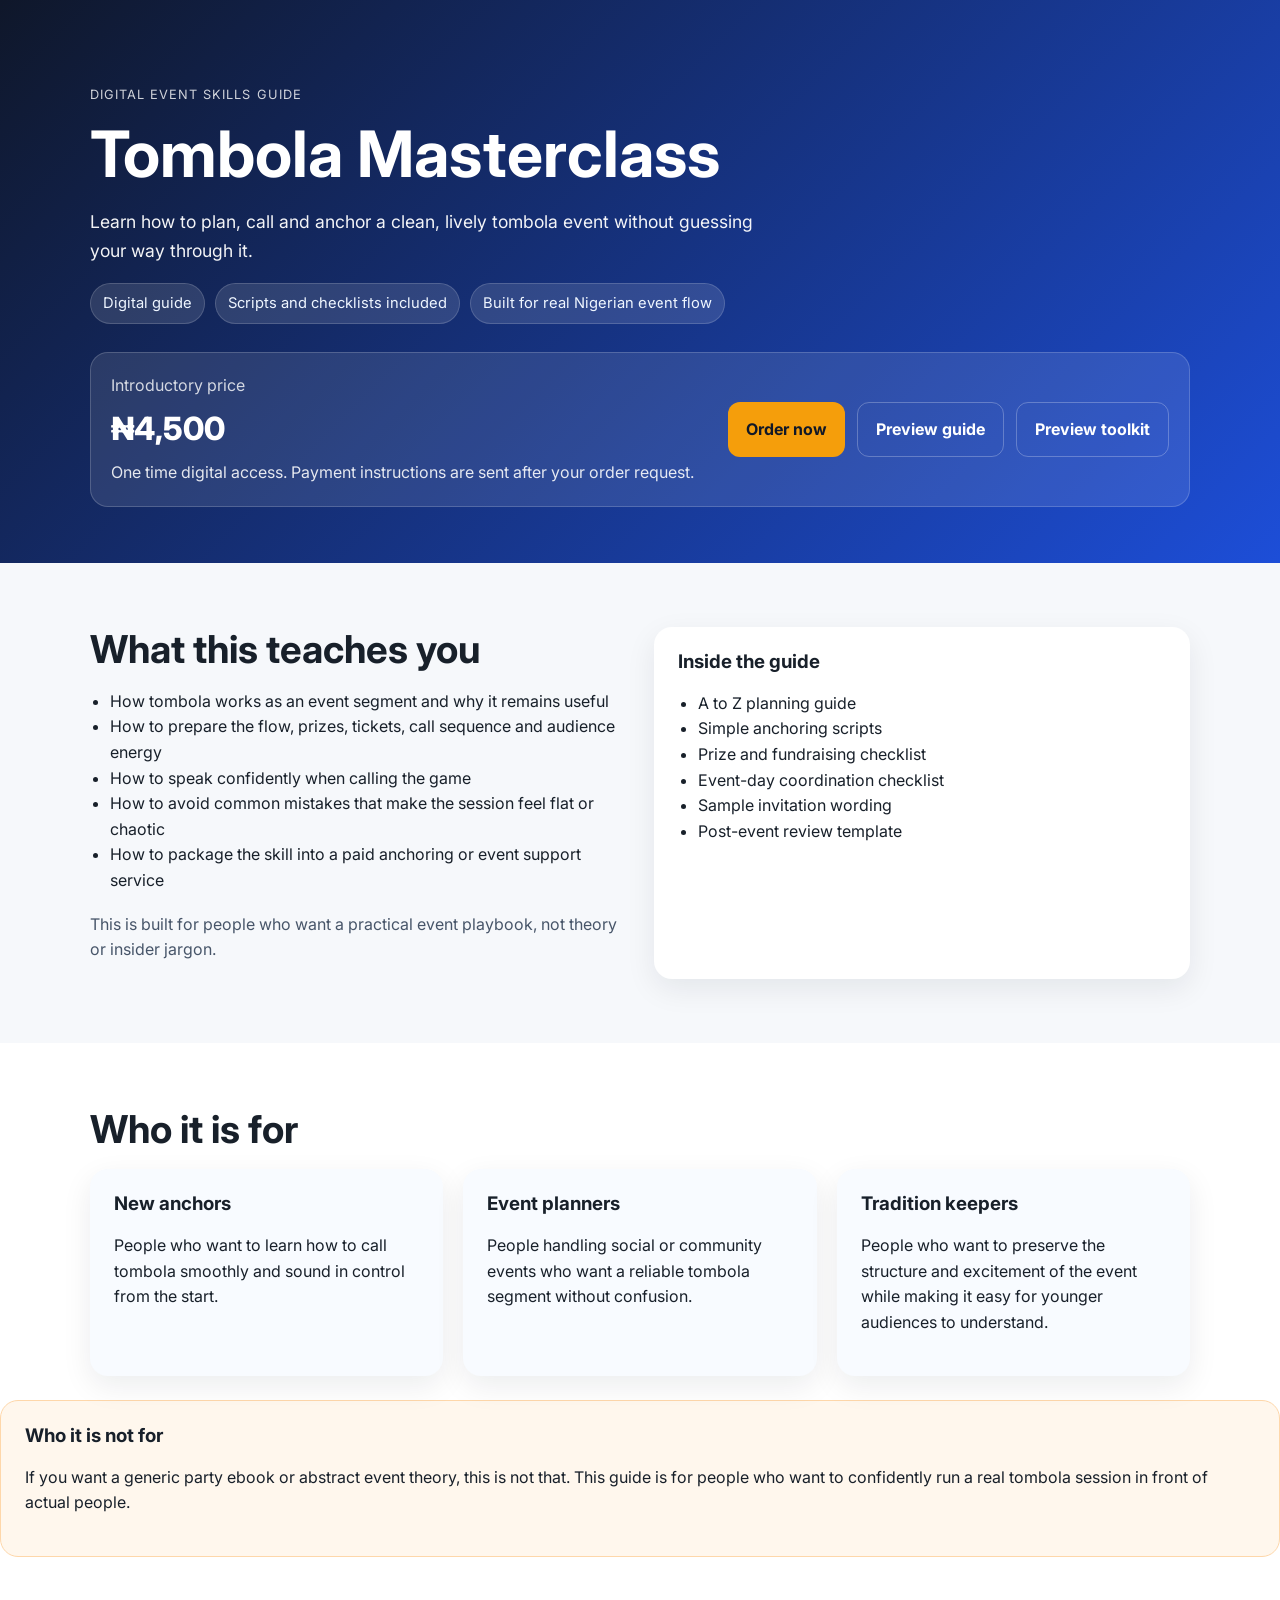
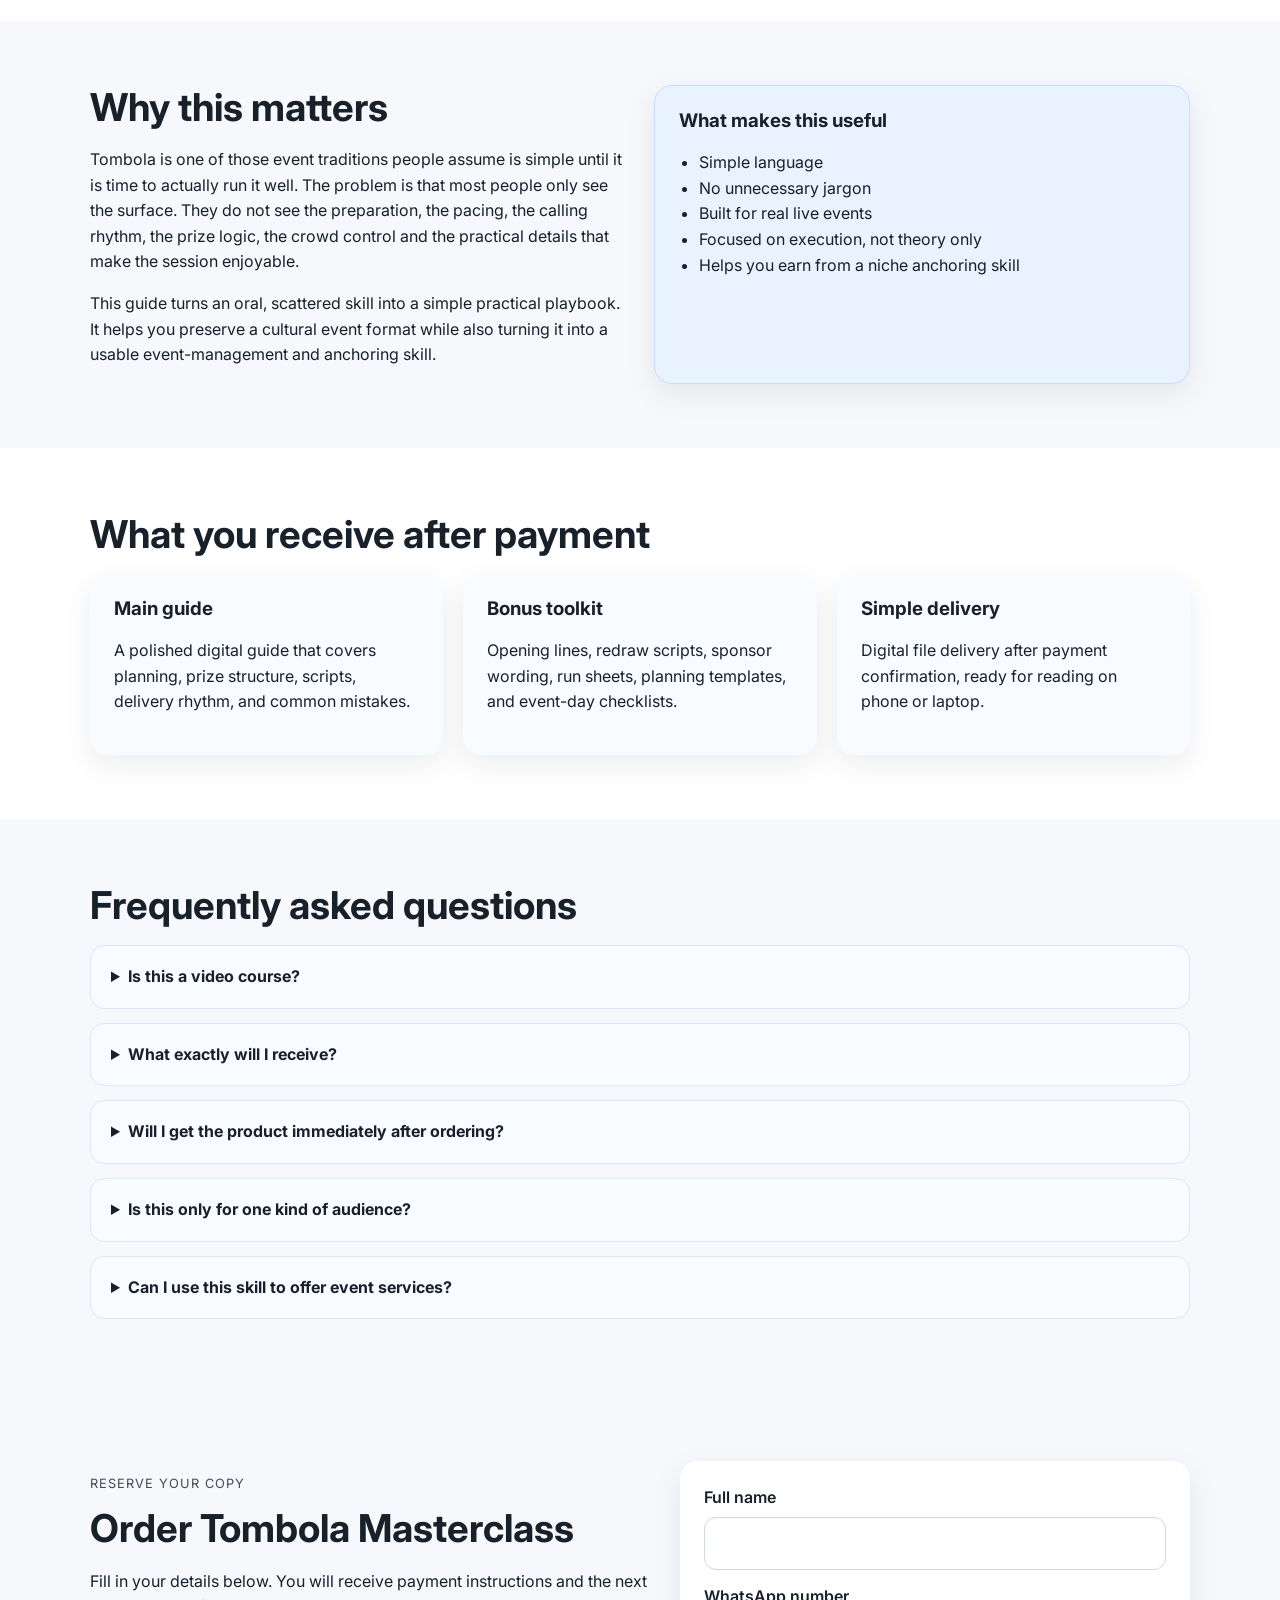
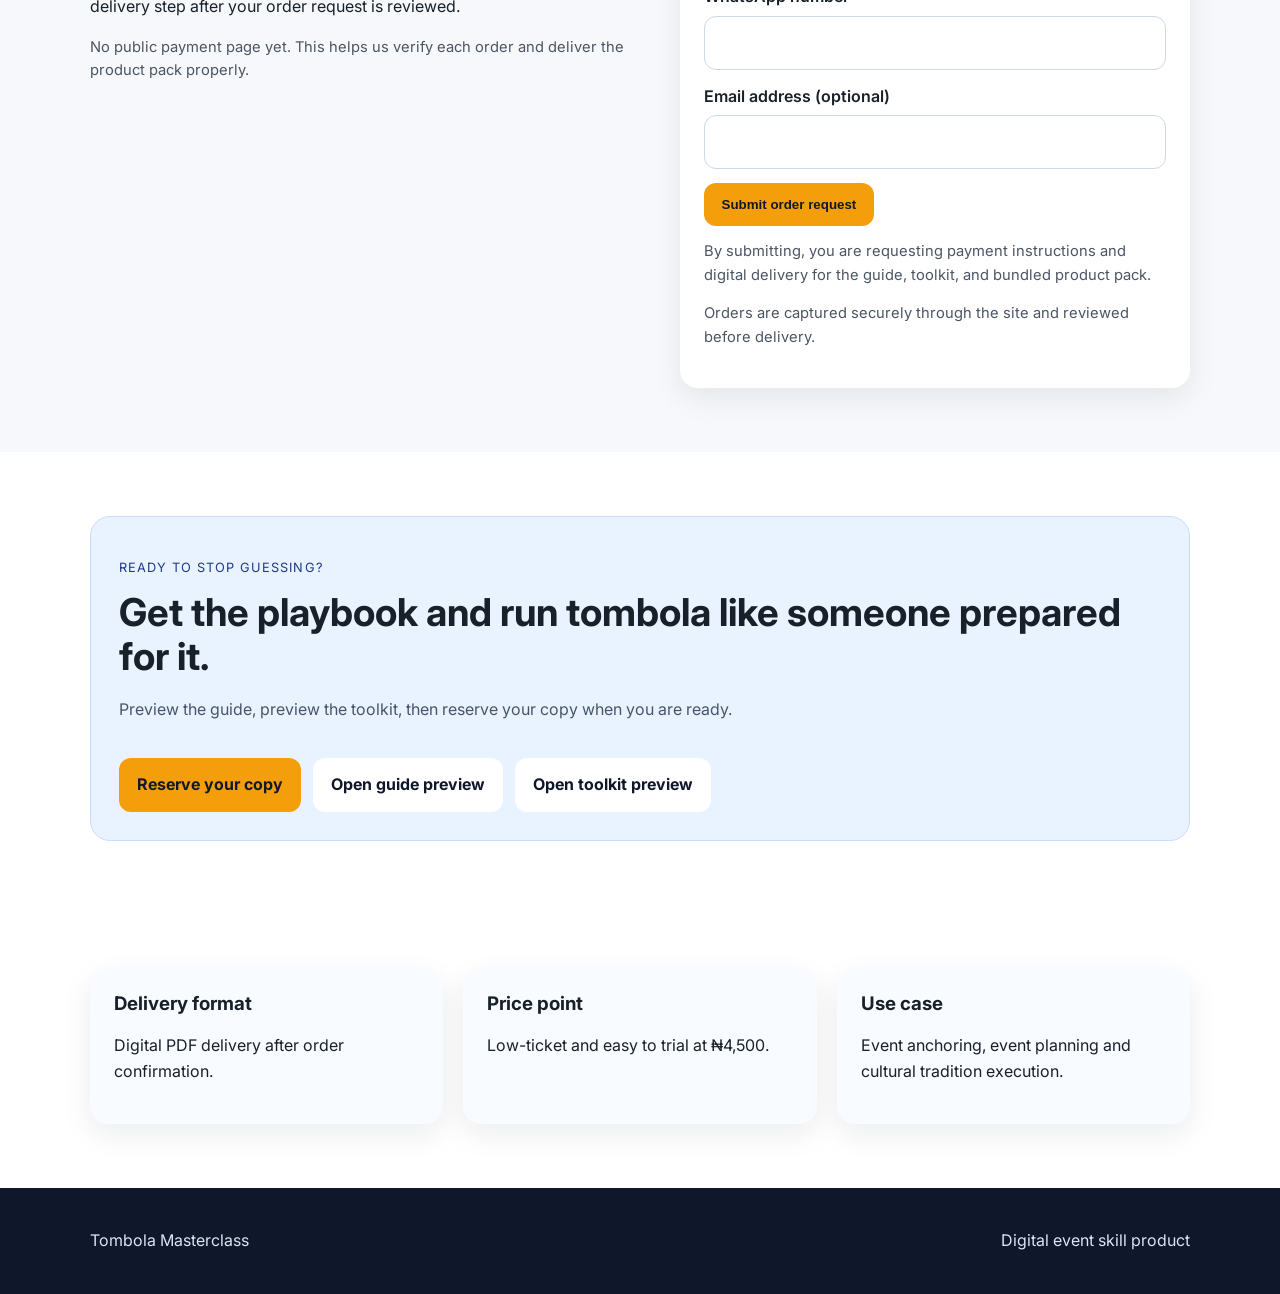
==== commit 18281904: "Add launch polish metadata and share assets" ====
--- a/index.html
+++ b/index.html
@@ -5,10 +5,38 @@
   <meta name="viewport" content="width=device-width, initial-scale=1.0">
   <title>Tombola Masterclass | Learn to Plan, Call and Run a Memorable Tombola Event</title>
   <meta name="description" content="A practical digital guide that teaches you how to plan, structure and confidently anchor a smooth tombola event with scripts, checklists and templates included.">
+  <meta name="theme-color" content="#0f172a">
   <meta property="og:title" content="Tombola Masterclass">
   <meta property="og:description" content="Learn how to plan, call and run a smooth tombola event, with practical scripts, checklists and templates included.">
-  <meta property="og:type" content="website">
+  <meta property="og:type" content="product">
+  <meta property="og:image" content="og-card.svg">
+  <meta property="og:image:type" content="image/svg+xml">
+  <meta property="og:image:width" content="1200">
+  <meta property="og:image:height" content="630">
   <meta name="twitter:card" content="summary_large_image">
+  <meta name="twitter:title" content="Tombola Masterclass">
+  <meta name="twitter:description" content="Learn how to plan, call and run a smooth tombola event, with practical scripts, checklists and templates included.">
+  <meta name="twitter:image" content="og-card.svg">
+  <link rel="icon" href="og-card.svg" type="image/svg+xml">
+  <script type="application/ld+json">
+    {
+      "@context": "https://schema.org",
+      "@type": "Product",
+      "name": "Tombola Masterclass",
+      "description": "A practical digital guide that teaches buyers how to plan, structure and confidently anchor a smooth tombola event.",
+      "category": "Digital Guide",
+      "brand": {
+        "@type": "Brand",
+        "name": "Tombola Masterclass"
+      },
+      "offers": {
+        "@type": "Offer",
+        "priceCurrency": "NGN",
+        "price": "4500",
+        "availability": "https://schema.org/InStock"
+      }
+    }
+  </script>
   <link rel="preconnect" href="https://fonts.googleapis.com">
   <link rel="preconnect" href="https://fonts.gstatic.com" crossorigin>
   <link href="https://fonts.googleapis.com/css2?family=Inter:wght@400;500;600;700;800&display=swap" rel="stylesheet">
@@ -166,7 +194,7 @@
           <p class="eyebrow">Reserve your copy</p>
           <h2>Order Tombola Masterclass</h2>
           <p>Fill in your details below. You will receive payment instructions and the next delivery step after your order request is reviewed.</p>
-          <p class="tiny">No public payment page yet. This helps us verify each order and deliver properly.</p>
+          <p class="tiny">No public payment page yet. This helps us verify each order and deliver the product pack properly.</p>
         </div>
         <form class="order-form" id="orderForm" name="tombola-order" method="POST" action="/thank-you" data-netlify="true" netlify-honeypot="bot-field">
           <input type="hidden" name="form-name" value="tombola-order">
@@ -190,7 +218,7 @@
           <input type="hidden" name="source" id="sourceField" value="">
           <input type="hidden" name="submitted_at" id="submittedAtField" value="">
           <button type="submit" class="button primary" id="submitButton">Submit order request</button>
-          <p class="form-note">By submitting, you are requesting payment instructions and online delivery details.</p>
+          <p class="form-note">By submitting, you are requesting payment instructions and digital delivery for the guide, toolkit, and bundled product pack.</p>
           <p class="tiny">Orders are captured securely through the site and reviewed before delivery.</p>
           <p id="formStatus" class="form-status" aria-live="polite"></p>
         </form>
